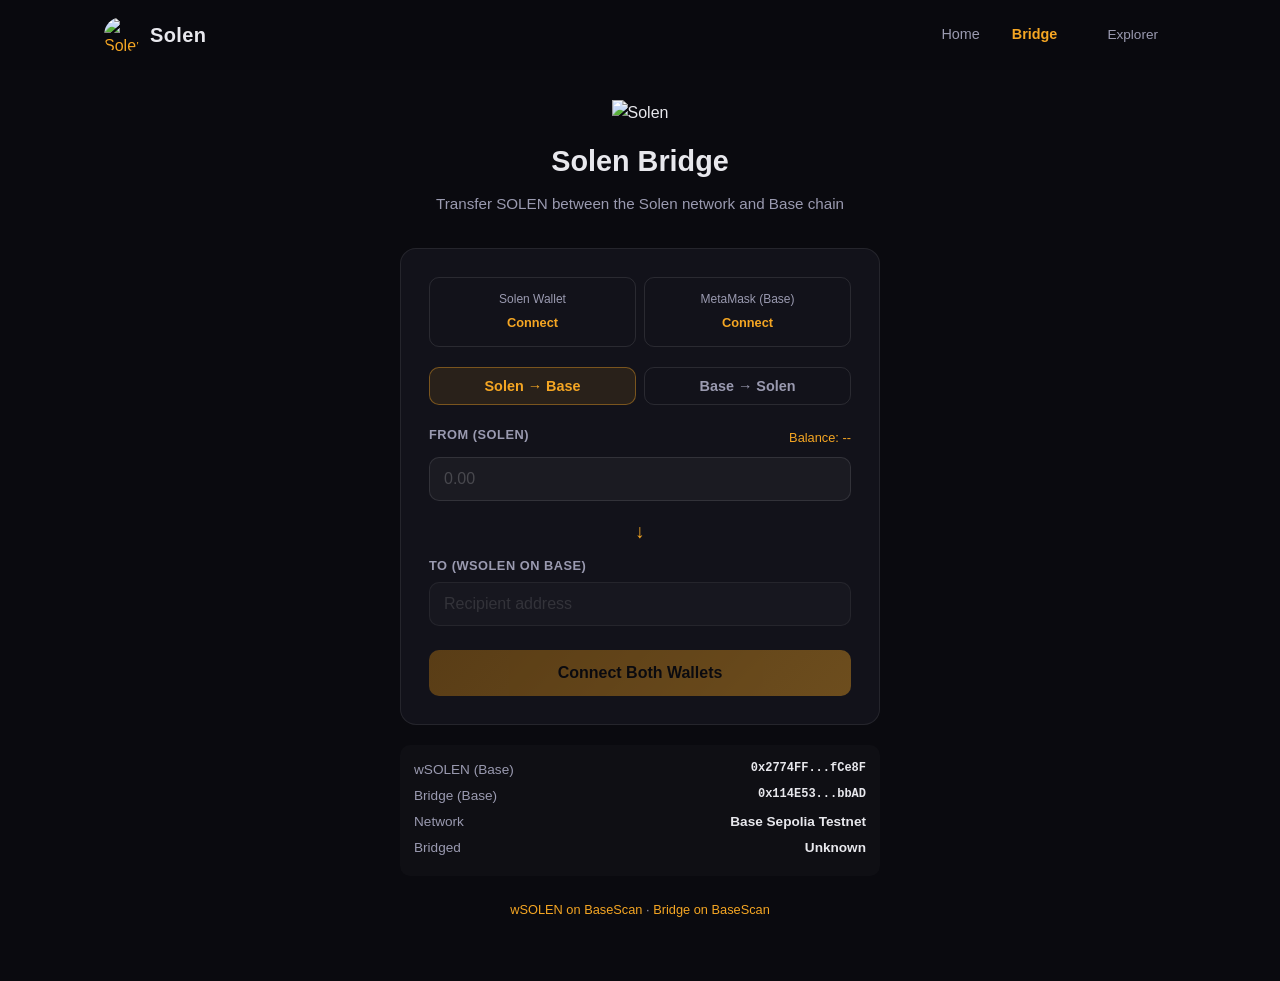
==== bridge.html @ 92985fdb "Solen<>Base Bridge - testnet" ====
<!DOCTYPE html>
<html lang="en">
<head>
  <meta charset="UTF-8">
  <meta name="viewport" content="width=device-width, initial-scale=1.0">
  <title>Solen Bridge — Transfer SOLEN between Solen and Base</title>
  <link rel="icon" type="image/png" sizes="32x32" href="favicon-32.png">
  <link rel="stylesheet" href="style.css">
  <style>
    .bridge-page { min-height: 100vh; padding: 100px 20px 60px; }
    .bridge-container { max-width: 480px; margin: 0 auto; }
    .bridge-header { text-align: center; margin-bottom: 32px; }
    .bridge-header h1 { font-size: 1.8rem; font-weight: 800; color: var(--text); margin-bottom: 8px; }
    .bridge-header p { color: var(--text-dim); font-size: .95rem; }

    .bridge-card {
      background: var(--bg-card);
      border: 1px solid rgba(255,255,255,.08);
      border-radius: 16px;
      padding: 28px;
    }

    /* Wallet connection row */
    .wallets {
      display: flex; gap: 8px; margin-bottom: 20px;
    }
    .wallet-box {
      flex: 1;
      padding: 12px;
      border: 1px solid rgba(255,255,255,.1);
      border-radius: 10px;
      text-align: center;
      cursor: pointer;
      transition: all .2s;
    }
    .wallet-box:hover { border-color: rgba(255,255,255,.2); }
    .wallet-box.connected { border-color: rgba(22,163,74,.4); background: rgba(22,163,74,.06); }
    .wallet-box .label { font-size: .75rem; color: var(--text-dim); margin-bottom: 4px; }
    .wallet-box .addr { font-size: .7rem; font-family: monospace; color: var(--text); }
    .wallet-box .not-connected { font-size: .8rem; color: var(--gold); font-weight: 600; }

    /* Direction */
    .bridge-direction { display: flex; gap: 8px; margin-bottom: 20px; }
    .bridge-dir-btn {
      flex: 1; padding: 10px; border: 1px solid rgba(255,255,255,.1);
      border-radius: 10px; background: transparent; color: var(--text-dim);
      font-size: .9rem; font-weight: 600; cursor: pointer; transition: all .2s;
    }
    .bridge-dir-btn.active { background: rgba(245,166,35,.1); border-color: rgba(245,166,35,.4); color: var(--gold); }
    .bridge-dir-btn:hover:not(.active) { border-color: rgba(255,255,255,.2); color: var(--text); }

    /* Fields */
    .bridge-field { margin-bottom: 16px; }
    .bridge-field label {
      display: block; font-size: .8rem; color: var(--text-dim); margin-bottom: 6px;
      font-weight: 600; text-transform: uppercase; letter-spacing: .04em;
    }
    .bridge-field .balance-row { display: flex; justify-content: space-between; align-items: center; margin-bottom: 6px; }
    .bridge-field .balance { font-size: .8rem; color: var(--gold); cursor: pointer; }
    .bridge-field input {
      width: 100%; padding: 12px 14px; background: rgba(255,255,255,.04);
      border: 1px solid rgba(255,255,255,.1); border-radius: 10px;
      color: var(--text); font-size: 1rem; outline: none; transition: border-color .2s;
    }
    .bridge-field input:focus { border-color: rgba(245,166,35,.4); }
    .bridge-field input::placeholder { color: rgba(255,255,255,.2); }
    .bridge-field input:read-only { opacity: .6; }

    .arrow-row { text-align: center; margin: 8px 0; font-size: 1.2rem; color: var(--gold); }

    /* Buttons */
    .bridge-submit {
      width: 100%; padding: 14px; border: none; border-radius: 10px;
      background: linear-gradient(135deg, var(--gold-dark), var(--gold));
      color: #000; font-size: 1rem; font-weight: 700; cursor: pointer;
      transition: opacity .2s; margin-top: 8px;
    }
    .bridge-submit:hover { opacity: .9; }
    .bridge-submit:disabled { opacity: .4; cursor: not-allowed; }

    /* Status */
    .bridge-status {
      margin-top: 16px; padding: 12px 14px; border-radius: 10px;
      font-size: .9rem; text-align: center; display: none;
    }
    .bridge-status.success { display: block; background: rgba(22,163,74,.1); color: #22c55e; border: 1px solid rgba(22,163,74,.2); }
    .bridge-status.error { display: block; background: rgba(220,38,38,.1); color: #ef4444; border: 1px solid rgba(220,38,38,.2); }
    .bridge-status.pending { display: block; background: rgba(245,166,35,.1); color: var(--gold); border: 1px solid rgba(245,166,35,.2); }

    .bridge-info {
      margin-top: 20px; padding: 14px; background: rgba(255,255,255,.02);
      border-radius: 10px; font-size: .85rem; color: var(--text-dim); line-height: 1.6;
    }
    .bridge-info .row { display: flex; justify-content: space-between; margin-bottom: 4px; }
    .bridge-info .row .val { color: var(--text); font-weight: 600; }

    .bridge-footer { text-align: center; margin-top: 24px; font-size: .8rem; color: var(--text-dim); }
    .bridge-footer a { color: var(--gold); }
  </style>
</head>
<body>

  <nav class="nav" style="background: rgba(10,10,15,.95); backdrop-filter: blur(16px);">
    <div class="nav-inner">
      <a href="/" class="nav-logo">
        <img src="solenlogo.png" alt="Solen" class="nav-logo-img">
        <span class="nav-logo-text">Solen</span>
      </a>
      <div class="nav-links" id="navLinks">
        <a href="/">Home</a>
        <a href="/bridge" style="color: var(--gold); font-weight: 700;">Bridge</a>
        <a href="https://solenscan.io" class="btn btn-sm" target="_blank" rel="noopener">Explorer</a>
      </div>
    </div>
  </nav>

  <div class="bridge-page">
    <div class="bridge-container">
      <div class="bridge-header">
        <img src="solenlogo.png" alt="Solen" width="48" height="48" style="margin-bottom: 12px;">
        <h1>Solen Bridge</h1>
        <p>Transfer SOLEN between the Solen network and Base chain</p>
      </div>

      <div class="bridge-card">
        <!-- Wallet connections -->
        <div class="wallets">
          <div class="wallet-box" id="solenWalletBox" onclick="connectSolenWallet()">
            <div class="label">Solen Wallet</div>
            <div class="not-connected" id="solenWalletStatus">Connect</div>
          </div>
          <div class="wallet-box" id="baseWalletBox" onclick="connectBaseWallet()">
            <div class="label">MetaMask (Base)</div>
            <div class="not-connected" id="baseWalletStatus">Connect</div>
          </div>
        </div>

        <!-- Direction -->
        <div class="bridge-direction">
          <button class="bridge-dir-btn active" id="dirSolenToBase" onclick="setDirection('solen-to-base')">
            Solen &rarr; Base
          </button>
          <button class="bridge-dir-btn" id="dirBaseToSolen" onclick="setDirection('base-to-solen')">
            Base &rarr; Solen
          </button>
        </div>

        <!-- From -->
        <div class="bridge-field">
          <div class="balance-row">
            <label id="fromLabel">From (SOLEN)</label>
            <span class="balance" id="fromBalance" onclick="setMax()">Balance: --</span>
          </div>
          <input type="number" id="amountInput" placeholder="0.00" step="any" min="0">
        </div>

        <div class="arrow-row">&darr;</div>

        <!-- To -->
        <div class="bridge-field">
          <label id="toLabel">To (wSOLEN on Base)</label>
          <input type="text" id="toAddress" placeholder="Recipient address" readonly>
        </div>

        <button class="bridge-submit" id="bridgeBtn" onclick="executeBridge()" disabled>
          Connect Both Wallets
        </button>

        <div class="bridge-status" id="statusMsg"></div>
      </div>

      <div class="bridge-info">
        <div class="row"><span>wSOLEN (Base)</span><span class="val" style="font-size:.75rem;font-family:monospace;">0x2774FF...fCe8F</span></div>
        <div class="row"><span>Bridge (Base)</span><span class="val" style="font-size:.75rem;font-family:monospace;">0x114E53...bbAD</span></div>
        <div class="row"><span>Network</span><span class="val">Base Sepolia Testnet</span></div>
        <div class="row"><span>Bridged</span><span class="val" id="bridgedTotal">--</span></div>
      </div>

      <div class="bridge-footer">
        <p>
          <a href="https://sepolia.basescan.org/address/0x2774FF63879Ae11CC6763538Ec1133d2907fCe8F" target="_blank">wSOLEN on BaseScan</a>
          &middot;
          <a href="https://sepolia.basescan.org/address/0x114E53baa3A49A3D1F28DCaBdF27EF13EF19bbAD" target="_blank">Bridge on BaseScan</a>
        </p>
      </div>
    </div>
  </div>

  <script src="https://cdnjs.cloudflare.com/ajax/libs/ethers/6.13.4/ethers.umd.min.js"></script>
  <script>
    // Contract addresses
    const WSOLEN_ADDRESS = "0x2774FF63879Ae11CC6763538Ec1133d2907fCe8F";
    const BRIDGE_ADDRESS = "0x114E53baa3A49A3D1F28DCaBdF27EF13EF19bbAD";
    const BASE_SEPOLIA_CHAIN_ID = "0x14a34";
    const SOLEN_RPC = "https://testnet-rpc.solenchain.io";
    const BRIDGE_SYSTEM_ADDR = "ffffffffffffffffffffffffffffffffffffffffffffffffffffffffffffffff03";

    const WSOLEN_ABI = [
      "function balanceOf(address) view returns (uint256)",
      "function approve(address,uint256) returns (bool)",
      "function allowance(address,address) view returns (uint256)",
    ];
    const BRIDGE_ABI = [
      "function bridgeToSolen(bytes32,uint256) external",
      "function bridgeStats() view returns (uint256,uint256,uint256,bool,uint256)",
    ];

    // State
    let direction = "solen-to-base";
    let solenAddress = null;   // Solen account ID (Base58)
    let solenAddressHex = null;
    let baseAddress = null;    // Base/MetaMask address
    let baseSigner = null;
    let baseProvider = null;
    let solenBalance = null;
    let wsolenBalance = null;

    // Direction
    function setDirection(dir) {
      direction = dir;
      document.getElementById("dirSolenToBase").classList.toggle("active", dir === "solen-to-base");
      document.getElementById("dirBaseToSolen").classList.toggle("active", dir === "base-to-solen");
      clearStatus();
      updateUI();
    }

    function updateUI() {
      if (direction === "solen-to-base") {
        document.getElementById("fromLabel").textContent = "From (SOLEN)";
        document.getElementById("toLabel").textContent = "To (wSOLEN on Base)";
        document.getElementById("toAddress").value = baseAddress || "";
        document.getElementById("fromBalance").textContent = solenBalance !== null ? `Balance: ${solenBalance} SOLEN` : "Balance: --";
      } else {
        document.getElementById("fromLabel").textContent = "From (wSOLEN on Base)";
        document.getElementById("toLabel").textContent = "To (SOLEN on Solen)";
        document.getElementById("toAddress").value = solenAddress || "";
        document.getElementById("fromBalance").textContent = wsolenBalance !== null ? `Balance: ${wsolenBalance} wSOLEN` : "Balance: --";
      }
      updateButton();
    }

    function updateButton() {
      const btn = document.getElementById("bridgeBtn");
      if (!solenAddress && !baseAddress) {
        btn.textContent = "Connect Both Wallets";
        btn.disabled = true;
      } else if (direction === "solen-to-base" && !solenAddress) {
        btn.textContent = "Connect Solen Wallet";
        btn.disabled = true;
      } else if (direction === "base-to-solen" && !baseAddress) {
        btn.textContent = "Connect MetaMask";
        btn.disabled = true;
      } else if (direction === "solen-to-base" && !baseAddress) {
        btn.textContent = "Connect MetaMask for Recipient";
        btn.disabled = true;
      } else if (direction === "base-to-solen" && !solenAddress) {
        btn.textContent = "Connect Solen Wallet for Recipient";
        btn.disabled = true;
      } else {
        btn.textContent = direction === "solen-to-base" ? "Bridge to Base" : "Bridge to Solen";
        btn.disabled = false;
      }
    }

    function setMax() {
      const bal = direction === "solen-to-base" ? solenBalance : wsolenBalance;
      if (bal) document.getElementById("amountInput").value = bal;
    }

    // Solen Wallet
    async function connectSolenWallet() {
      if (!window.solen) {
        showStatus("Solen Wallet not detected. Install from Chrome Web Store.", "error");
        return;
      }
      try {
        const accounts = await window.solen.connect();
        if (accounts.length > 0) {
          solenAddress = accounts[0];
          solenAddressHex = base58ToHex(solenAddress);
          document.getElementById("solenWalletBox").classList.add("connected");
          document.getElementById("solenWalletStatus").innerHTML =
            `<span class="addr">${solenAddress.slice(0,6)}...${solenAddress.slice(-4)}</span>`;
          await fetchSolenBalance();
          updateUI();
        }
      } catch (err) {
        showStatus("Solen Wallet: " + err.message, "error");
      }
    }

    async function fetchSolenBalance() {
      if (!solenAddress) return;
      try {
        const resp = await fetch(SOLEN_RPC, {
          method: "POST",
          headers: { "Content-Type": "application/json" },
          body: JSON.stringify({ jsonrpc: "2.0", id: 1, method: "solen_getBalance", params: [solenAddress] }),
        });
        const json = await resp.json();
        const raw = BigInt(json.result || "0");
        solenBalance = (Number(raw) / 1e8).toFixed(2);
        updateUI();
      } catch {}
    }

    // MetaMask / Base Wallet
    async function connectBaseWallet() {
      if (!window.ethereum) {
        showStatus("MetaMask not detected. Please install MetaMask.", "error");
        return;
      }
      try {
        try {
          await window.ethereum.request({ method: "wallet_switchEthereumChain", params: [{ chainId: BASE_SEPOLIA_CHAIN_ID }] });
        } catch (switchErr) {
          if (switchErr.code === 4902) {
            await window.ethereum.request({
              method: "wallet_addEthereumChain",
              params: [{ chainId: BASE_SEPOLIA_CHAIN_ID, chainName: "Base Sepolia", nativeCurrency: { name: "ETH", symbol: "ETH", decimals: 18 }, rpcUrls: ["https://sepolia.base.org"], blockExplorerUrls: ["https://sepolia.basescan.org"] }],
            });
          }
        }
        baseProvider = new ethers.BrowserProvider(window.ethereum);
        baseSigner = await baseProvider.getSigner();
        baseAddress = await baseSigner.getAddress();

        document.getElementById("baseWalletBox").classList.add("connected");
        document.getElementById("baseWalletStatus").innerHTML =
          `<span class="addr">${baseAddress.slice(0,6)}...${baseAddress.slice(-4)}</span>`;

        await fetchWsolenBalance();
        updateUI();
      } catch (err) {
        showStatus("MetaMask: " + err.message, "error");
      }
    }

    async function fetchWsolenBalance() {
      if (!baseProvider || !baseAddress) return;
      try {
        const wSOLEN = new ethers.Contract(WSOLEN_ADDRESS, WSOLEN_ABI, baseProvider);
        const bal = await wSOLEN.balanceOf(baseAddress);
        wsolenBalance = ethers.formatUnits(bal, 8);
        updateUI();
      } catch {}
    }

    // Execute bridge
    async function executeBridge() {
      clearStatus();
      const amountStr = document.getElementById("amountInput").value;
      if (!amountStr || parseFloat(amountStr) <= 0) {
        showStatus("Enter an amount", "error");
        return;
      }

      if (direction === "solen-to-base") {
        await bridgeSolenToBase(amountStr);
      } else {
        await bridgeBaseToSolen(amountStr);
      }
    }

    // Solen -> Base: use Solen Wallet to sign bridge_to_base call
    async function bridgeSolenToBase(amountStr) {
      if (!window.solen || !solenAddress || !baseAddress) {
        showStatus("Connect both wallets first", "error");
        return;
      }

      const btn = document.getElementById("bridgeBtn");
      btn.disabled = true;
      btn.textContent = "Signing...";

      try {
        // Build args: base_recipient[20] + amount[16]
        const baseAddrClean = baseAddress.replace("0x", "").toLowerCase();
        const amountBase = BigInt(Math.round(parseFloat(amountStr) * 1e8));
        const amountHex = amountBase.toString(16).padStart(32, "0");
        // Convert to little-endian
        let amountLE = "";
        for (let i = amountHex.length - 2; i >= 0; i -= 2) {
          amountLE += amountHex.substring(i, i + 2);
        }
        const argsHex = baseAddrClean + amountLE;

        // Build operation for Solen Wallet
        const operation = {
          actions: [{
            Call: {
              target: BRIDGE_SYSTEM_ADDR,
              method: "bridge_to_base",
              args: argsHex,
            }
          }],
          max_fee: 100000,
        };

        showStatus("Please approve in Solen Wallet...", "pending");
        const result = await window.solen.signAndSubmit(operation);

        showStatus(
          `Bridged ${amountStr} SOLEN to Base! The relayer will mint wSOLEN to ${baseAddress.slice(0,8)}...`,
          "success"
        );
        await fetchSolenBalance();
      } catch (err) {
        showStatus("Bridge failed: " + err.message, "error");
      }

      btn.disabled = false;
      btn.textContent = "Bridge to Base";
    }

    // Base -> Solen: use MetaMask to burn wSOLEN
    async function bridgeBaseToSolen(amountStr) {
      if (!baseSigner || !solenAddressHex) {
        showStatus("Connect both wallets first", "error");
        return;
      }

      const btn = document.getElementById("bridgeBtn");
      btn.disabled = true;

      try {
        const amount = ethers.parseUnits(amountStr, 8);
        const solenRecipient = "0x" + solenAddressHex;

        // Approve
        btn.textContent = "Approving...";
        const wSOLEN = new ethers.Contract(WSOLEN_ADDRESS, WSOLEN_ABI, baseSigner);
        const allowance = await wSOLEN.allowance(baseAddress, BRIDGE_ADDRESS);
        if (allowance < amount) {
          showStatus("Approving wSOLEN...", "pending");
          const approveTx = await wSOLEN.approve(BRIDGE_ADDRESS, amount);
          await approveTx.wait();
        }

        // Bridge
        btn.textContent = "Bridging...";
        showStatus("Confirm in MetaMask...", "pending");
        const bridge = new ethers.Contract(BRIDGE_ADDRESS, BRIDGE_ABI, baseSigner);
        const tx = await bridge.bridgeToSolen(solenRecipient, amount);
        showStatus("Waiting for confirmation...", "pending");
        await tx.wait();

        showStatus(
          `Burned ${amountStr} wSOLEN! The relayer will release SOLEN to ${solenAddress.slice(0,8)}...`,
          "success"
        );
        await fetchWsolenBalance();
      } catch (err) {
        showStatus("Bridge failed: " + (err.reason || err.message), "error");
      }

      btn.disabled = false;
      btn.textContent = "Bridge to Solen";
    }

    function showStatus(msg, type) {
      const el = document.getElementById("statusMsg");
      el.textContent = msg;
      el.className = "bridge-status " + type;
    }
    function clearStatus() {
      document.getElementById("statusMsg").className = "bridge-status";
    }

    function base58ToHex(b58) {
      const ALPHABET = "123456789ABCDEFGHJKLMNPQRSTUVWXYZabcdefghijkmnopqrstuvwxyz";
      let result = new Uint8Array(32);
      let digits = [];
      for (const c of b58) {
        const idx = ALPHABET.indexOf(c);
        if (idx < 0) throw new Error("Invalid base58: " + c);
        let carry = idx;
        for (let i = digits.length - 1; i >= 0; i--) {
          carry += digits[i] * 58;
          digits[i] = carry & 0xFF;
          carry >>= 8;
        }
        while (carry > 0) { digits.unshift(carry & 0xFF); carry >>= 8; }
      }
      const offset = 32 - digits.length;
      for (let i = 0; i < digits.length && i < 32; i++) result[offset + i] = digits[i];
      return Array.from(result).map(b => b.toString(16).padStart(2, "0")).join("");
    }

    // Check bridge stats on load
    async function checkBridgeStats() {
      try {
        const p = new ethers.JsonRpcProvider("https://sepolia.base.org");
        const bridge = new ethers.Contract(BRIDGE_ADDRESS, BRIDGE_ABI, p);
        const stats = await bridge.bridgeStats();
        document.getElementById("bridgedTotal").textContent = ethers.formatUnits(stats[0], 8) + " wSOLEN";
      } catch {
        document.getElementById("bridgedTotal").textContent = "Unknown";
      }
    }
    checkBridgeStats();

    // Auto-connect wallets if already approved
    if (window.ethereum) {
      window.ethereum.request({ method: "eth_accounts" }).then(accounts => {
        if (accounts.length > 0) connectBaseWallet();
      });
    }
    window.addEventListener("solen#initialized", () => {
      if (window.solen) connectSolenWallet();
    });
    if (window.solen) connectSolenWallet();
  </script>
</body>
</html>
---- style.css ----
/* ===== RESET & BASE ===== */
*, *::before, *::after { margin: 0; padding: 0; box-sizing: border-box; }

:root {
  --gold: #f5a623;
  --gold-light: #ffd080;
  --gold-dark: #c47d10;
  --bg: #0a0a0f;
  --bg-card: #12121a;
  --bg-section: #0e0e16;
  --text: #e8e8ed;
  --text-dim: #9a9ab0;
  --radius: 12px;
  --max-w: 1120px;
}

html { scroll-behavior: smooth; }

body {
  font-family: -apple-system, BlinkMacSystemFont, 'Segoe UI', Roboto, Helvetica, Arial, sans-serif;
  background: var(--bg);
  color: var(--text);
  line-height: 1.6;
  -webkit-font-smoothing: antialiased;
}

a { color: var(--gold); text-decoration: none; transition: color .2s; }
a:hover { color: var(--gold-light); }

.container { max-width: var(--max-w); margin: 0 auto; padding: 0 24px; }

/* ===== NAV ===== */
.nav {
  position: fixed; top: 0; left: 0; right: 0; z-index: 100;
  padding: 16px 0;
  transition: background .3s, backdrop-filter .3s;
}
.nav.scrolled {
  background: rgba(10, 10, 15, .85);
  backdrop-filter: blur(16px);
  border-bottom: 1px solid rgba(245, 166, 35, .1);
}
.nav-inner {
  max-width: var(--max-w); margin: 0 auto; padding: 0 24px;
  display: flex; align-items: center; justify-content: space-between;
}
.nav-logo { display: flex; align-items: center; gap: 10px; }
.nav-logo-img { width: 36px; height: 36px; border-radius: 50%; }
.nav-logo-text {
  font-size: 1.25rem; font-weight: 700; color: var(--text);
  letter-spacing: .02em;
}
.nav-links { display: flex; align-items: center; gap: 32px; }
.nav-links a { color: var(--text-dim); font-size: .9rem; font-weight: 500; transition: color .2s; }
.nav-links a:hover { color: var(--text); }
.nav-toggle { display: none; background: none; border: none; cursor: pointer; padding: 4px; }
.nav-toggle span {
  display: block; width: 24px; height: 2px; background: var(--text);
  margin: 5px 0; transition: transform .3s, opacity .3s;
}
.nav-toggle.open span:nth-child(1) { transform: translateY(7px) rotate(45deg); }
.nav-toggle.open span:nth-child(2) { opacity: 0; }
.nav-toggle.open span:nth-child(3) { transform: translateY(-7px) rotate(-45deg); }

/* ===== BUTTONS ===== */
.btn {
  display: inline-block; padding: 12px 28px; border-radius: 8px;
  font-weight: 600; font-size: .95rem; transition: all .25s; cursor: pointer;
  border: none; text-align: center;
}
.btn-sm { padding: 8px 20px; font-size: .85rem; }
.btn-primary {
  background: linear-gradient(135deg, var(--gold), var(--gold-dark));
  color: #0a0a0f;
}
.btn-primary:hover { color: #0a0a0f; transform: translateY(-1px); box-shadow: 0 8px 30px rgba(245, 166, 35, .3); }
.btn-outline {
  background: transparent; border: 1.5px solid rgba(245, 166, 35, .4);
  color: var(--gold);
}
.btn-outline:hover { border-color: var(--gold); color: var(--gold-light); transform: translateY(-1px); }

/* ===== HERO ===== */
.hero {
  position: relative; min-height: 100vh;
  display: flex; align-items: center; justify-content: center;
  text-align: center; overflow: hidden;
  padding: 120px 24px 80px;
}
.hero-glow {
  position: absolute; top: 50%; left: 50%;
  width: 700px; height: 700px;
  transform: translate(-50%, -55%);
  background: radial-gradient(circle, rgba(245, 166, 35, .12) 0%, rgba(245, 166, 35, .03) 40%, transparent 70%);
  pointer-events: none;
}
.hero-content { position: relative; z-index: 1; }
.hero-logo {
  width: 160px; height: 160px; border-radius: 50%;
  margin-bottom: 40px;
  animation: float 6s ease-in-out infinite;
  filter: drop-shadow(0 0 40px rgba(245, 166, 35, .3));
}
@keyframes float {
  0%, 100% { transform: translateY(0); }
  50% { transform: translateY(-12px); }
}
.hero h1 {
  font-size: clamp(2.2rem, 5vw, 3.8rem);
  font-weight: 800; line-height: 1.15;
  margin-bottom: 20px;
  background: linear-gradient(135deg, #fff 30%, var(--gold-light));
  -webkit-background-clip: text; -webkit-text-fill-color: transparent;
  background-clip: text;
}
.hero-sub {
  font-size: clamp(1rem, 2vw, 1.2rem);
  color: var(--text-dim); max-width: 600px; margin: 0 auto 36px;
  line-height: 1.7;
}
.hero-actions { display: flex; gap: 16px; justify-content: center; flex-wrap: wrap; }

/* ===== COUNTDOWN ===== */
.countdown-section {
  padding: 48px 0;
  text-align: center;
  background: linear-gradient(180deg, var(--bg) 0%, var(--bg-section) 100%);
}
.countdown-label {
  font-size: 0.85rem;
  text-transform: uppercase;
  letter-spacing: 3px;
  color: var(--gold);
  margin-bottom: 20px;
  font-weight: 600;
}
.countdown {
  display: flex;
  justify-content: center;
  gap: 20px;
  margin-bottom: 16px;
}
.countdown-unit {
  display: flex;
  flex-direction: column;
  align-items: center;
  min-width: 80px;
}
.countdown-value {
  font-size: clamp(2.4rem, 5vw, 3.6rem);
  font-weight: 800;
  line-height: 1;
  background: linear-gradient(135deg, var(--gold-light), var(--gold));
  -webkit-background-clip: text;
  -webkit-text-fill-color: transparent;
  background-clip: text;
}
.countdown-desc {
  font-size: 0.75rem;
  text-transform: uppercase;
  letter-spacing: 2px;
  color: var(--text-dim);
  margin-top: 6px;
}
.countdown-date {
  font-size: 0.9rem;
  color: var(--text-dim);
}

/* ===== TESTNET BANNER ===== */
.testnet-banner {
  padding: 0;
  background: linear-gradient(135deg, rgba(16,185,129,0.08) 0%, rgba(16,185,129,0.02) 100%);
  border-top: 1px solid rgba(16,185,129,0.15);
  border-bottom: 1px solid rgba(16,185,129,0.15);
}
.testnet-inner {
  display: flex;
  flex-direction: column;
  align-items: center;
  gap: 16px;
  padding: 36px 0;
  text-align: center;
}
.testnet-pulse {
  width: 12px; height: 12px;
  background: #10b981;
  border-radius: 50%;
  box-shadow: 0 0 0 0 rgba(16,185,129,0.5);
  animation: testnet-ping 2s infinite;
  flex-shrink: 0;
}
@keyframes testnet-ping {
  0% { box-shadow: 0 0 0 0 rgba(16,185,129,0.5); }
  70% { box-shadow: 0 0 0 10px rgba(16,185,129,0); }
  100% { box-shadow: 0 0 0 0 rgba(16,185,129,0); }
}
.testnet-text { flex: 1; min-width: 200px; }
.testnet-text h3 {
  font-size: 1.1rem;
  font-weight: 700;
  color: #10b981;
  margin: 0 0 4px;
}
.testnet-text p {
  font-size: 0.92rem;
  color: var(--text-dim);
  margin: 0;
}
.testnet-actions {
  display: flex;
  gap: 10px;
  flex-shrink: 0;
}
.hack-banner {
  display: flex;
  align-items: center;
  justify-content: center;
  gap: 12px;
  padding: 12px 20px;
  padding-top: 80px; /* clear the fixed nav */
  background: linear-gradient(135deg, rgba(245,166,35,0.12) 0%, rgba(245,166,35,0.04) 100%);
  border-bottom: 1px solid rgba(245,166,35,0.2);
  text-decoration: none;
  transition: background .3s;
}
.hack-banner:hover {
  background: linear-gradient(135deg, rgba(245,166,35,0.18) 0%, rgba(245,166,35,0.08) 100%);
}
.hack-banner-pulse {
  width: 10px; height: 10px;
  background: var(--gold);
  border-radius: 50%;
  box-shadow: 0 0 0 0 rgba(245,166,35,0.5);
  animation: hack-ping 2s infinite;
  flex-shrink: 0;
}
@keyframes hack-ping {
  0% { box-shadow: 0 0 0 0 rgba(245,166,35,0.5); }
  70% { box-shadow: 0 0 0 8px rgba(245,166,35,0); }
  100% { box-shadow: 0 0 0 0 rgba(245,166,35,0); }
}
.hack-banner-text {
  color: var(--gold-light);
  font-size: .9rem;
  font-weight: 600;
}
.hack-banner-cta {
  color: var(--gold);
  font-size: .85rem;
  font-weight: 700;
}
@media (max-width: 600px) {
  .hack-banner { flex-wrap: wrap; text-align: center; }
}

.btn-sm {
  padding: 8px 18px !important;
  font-size: 0.85rem !important;
}

/* ===== SECTIONS ===== */
.section { padding: 100px 0; }
.section-dark { background: var(--bg-section); }
.section-title {
  font-size: clamp(1.8rem, 3.5vw, 2.6rem);
  font-weight: 800; text-align: center; margin-bottom: 12px;
}
.section-sub {
  text-align: center; color: var(--text-dim);
  max-width: 820px; margin: 0 auto 20px;
  font-size: 1.05rem;
}
.section-sub:last-of-type {
  margin-bottom: 56px;
}

/* ===== GRID ===== */
.grid { display: grid; gap: 24px; }
.grid-3 { grid-template-columns: repeat(3, 1fr); }
.grid-2 { grid-template-columns: repeat(2, 1fr); }

/* ===== CARDS ===== */
.card {
  background: var(--bg-card);
  border: 1px solid rgba(255,255,255,.06);
  border-radius: var(--radius); padding: 32px 28px;
  transition: border-color .3s, transform .3s;
}
.card:hover { border-color: rgba(245, 166, 35, .25); transform: translateY(-4px); }
.card-icon { width: 44px; height: 44px; margin-bottom: 20px; color: var(--gold); }
.card-icon svg { width: 100%; height: 100%; }
.card h3 { font-size: 1.15rem; font-weight: 700; margin-bottom: 10px; }
.card p { color: var(--text-dim); font-size: .93rem; line-height: 1.65; }

/* ===== PERFORMANCE ===== */
.perf-hero-number {
  text-align: center; margin-bottom: 48px;
}
.perf-big {
  display: block;
  font-size: clamp(3rem, 8vw, 5.5rem);
  font-weight: 900;
  background: linear-gradient(135deg, var(--gold-light), var(--gold), var(--gold-dark));
  -webkit-background-clip: text; -webkit-text-fill-color: transparent;
  background-clip: text;
  line-height: 1.1;
}
.perf-unit {
  display: block; margin-top: 8px;
  font-size: 1.1rem; color: var(--text-dim); font-weight: 500;
  text-transform: uppercase; letter-spacing: .08em;
}
.perf-grid {
  display: grid; grid-template-columns: repeat(3, 1fr);
  gap: 20px; max-width: 900px; margin: 0 auto;
}
.perf-card {
  background: var(--bg-card); border: 1px solid rgba(255,255,255,.06);
  border-radius: var(--radius); padding: 24px;
  transition: border-color .3s, transform .3s;
}
.perf-card:hover { transform: translateY(-3px); border-color: rgba(245,166,35,.2); }
.perf-card-highlight { border-color: rgba(245, 166, 35, .3); }
.perf-value {
  font-size: 1.8rem; font-weight: 800; color: var(--gold-light);
  margin-bottom: 4px; font-variant-numeric: tabular-nums;
}
.perf-card-highlight .perf-value { color: var(--gold); }
.perf-label {
  font-size: .85rem; color: var(--text-dim); margin-bottom: 14px;
}
.perf-bar {
  height: 4px; background: rgba(255,255,255,.06); border-radius: 2px;
  overflow: hidden;
}
.perf-bar-fill {
  height: 100%; border-radius: 2px;
  background: linear-gradient(90deg, var(--gold-dark), var(--gold));
}
.perf-detail {
  font-size: .78rem; color: var(--text-dim); margin-top: 8px; line-height: 1.4;
  opacity: .7;
}
.comparison {
  margin-top: 64px; max-width: 900px; margin-left: auto; margin-right: auto;
}
.comparison-title {
  text-align: center; font-size: 1.5rem; font-weight: 700;
  margin-bottom: 24px; color: var(--text);
}
.comparison-table-wrap {
  overflow-x: auto; border-radius: var(--radius);
  border: 1px solid rgba(255,255,255,.06);
}
.comparison-table {
  width: 100%; border-collapse: collapse; font-size: .9rem;
}
.comparison-table th {
  text-align: left; padding: 14px 18px;
  background: rgba(255,255,255,.03); color: var(--text-dim);
  font-weight: 600; font-size: .8rem; text-transform: uppercase;
  letter-spacing: .06em; border-bottom: 1px solid rgba(255,255,255,.06);
}
.comparison-table td {
  padding: 14px 18px; border-bottom: 1px solid rgba(255,255,255,.04);
  color: var(--text-dim);
}
.comparison-table tr:last-child td { border-bottom: none; }
.comparison-table tbody tr:hover { background: rgba(255,255,255,.02); }
.comparison-highlight {
  background: rgba(245,166,35,.06);
}
.comparison-highlight td {
  color: var(--text);
}
.comparison-highlight td:nth-child(2),
.comparison-highlight td:nth-child(3) {
  color: var(--gold);
}
.comparison-note {
  text-align: center; font-size: .75rem; color: var(--text-dim);
  margin-top: 16px; opacity: .6; max-width: 700px;
  margin-left: auto; margin-right: auto; line-height: 1.5;
}

/* ===== ARCHITECTURE ===== */
.arch-grid { max-width: 700px; margin: 0 auto; text-align: center; }
.arch-layer {
  background: var(--bg-card); border: 1px solid rgba(255,255,255,.06);
  border-radius: var(--radius); padding: 28px 32px;
}
.arch-layer-highlight {
  border-color: var(--gold);
  background: linear-gradient(135deg, rgba(245, 166, 35, .08), rgba(245, 166, 35, .02));
}
.arch-label { font-weight: 700; font-size: 1.05rem; margin-bottom: 14px; }
.arch-items { display: flex; gap: 12px; justify-content: center; flex-wrap: wrap; }
.arch-items span {
  background: rgba(255,255,255,.06); padding: 6px 16px;
  border-radius: 6px; font-size: .85rem; color: var(--text-dim);
}
.arch-layer-highlight .arch-items span {
  background: rgba(245, 166, 35, .12); color: var(--gold-light);
}
.arch-arrow { font-size: 1.5rem; color: var(--text-dim); padding: 12px 0; }

/* ===== WHITEPAPER ===== */
.whitepaper-section { text-align: center; }
.whitepaper-card {
  max-width: 720px; margin: 0 auto;
  background: var(--bg-card); border: 1px solid rgba(245, 166, 35, .2);
  border-radius: var(--radius); padding: 40px 36px;
  text-align: left;
  transition: border-color .3s, transform .3s;
}
.whitepaper-card:hover { border-color: rgba(245, 166, 35, .4); transform: translateY(-3px); }
.whitepaper-icon { width: 48px; height: 48px; color: var(--gold); margin-bottom: 20px; }
.whitepaper-icon svg { width: 100%; height: 100%; }
.whitepaper-info h3 { font-size: 1.2rem; font-weight: 700; margin-bottom: 10px; }
.whitepaper-info p { color: var(--text-dim); font-size: .95rem; line-height: 1.65; margin-bottom: 18px; }
.whitepaper-topics {
  list-style: none; display: flex; flex-wrap: wrap; gap: 8px; margin-bottom: 28px;
}
.whitepaper-topics li {
  background: rgba(245, 166, 35, .1); color: var(--gold-light);
  padding: 5px 14px; border-radius: 6px; font-size: .82rem; font-weight: 500;
}
.whitepaper-actions { display: flex; align-items: center; gap: 20px; flex-wrap: wrap; }
.whitepaper-meta { color: var(--text-dim); font-size: .82rem; }

/* ===== TOKENOMICS ===== */
.token-header {
  display: flex; justify-content: center; gap: 40px; flex-wrap: wrap;
  margin-bottom: 56px;
}
.token-stat { text-align: center; }
.token-stat-value {
  display: block; font-size: 2.2rem; font-weight: 900;
  background: linear-gradient(135deg, var(--gold-light), var(--gold));
  -webkit-background-clip: text; -webkit-text-fill-color: transparent;
  background-clip: text; line-height: 1.2;
}
.token-stat-label {
  display: block; font-size: .82rem; color: var(--text-dim);
  text-transform: uppercase; letter-spacing: .06em; margin-top: 4px;
}
.token-distribution {
  max-width: 700px; margin: 0 auto 48px;
  background: var(--bg-card); border: 1px solid rgba(255,255,255,.06);
  border-radius: var(--radius); padding: 32px 28px;
}
.token-section-title {
  font-size: 1.1rem; font-weight: 700; margin-bottom: 24px; text-align: center;
}
.token-bars { display: flex; flex-direction: column; gap: 14px; }
.token-bar-row { display: flex; align-items: center; gap: 12px; }
.token-bar-label {
  width: 200px; flex-shrink: 0; font-size: .85rem; color: var(--text-dim); text-align: right;
}
.token-bar-track {
  flex: 1; height: 8px; background: rgba(255,255,255,.06);
  border-radius: 4px; overflow: hidden;
}
.token-bar-fill {
  height: 100%; border-radius: 4px;
  background: linear-gradient(90deg, var(--gold-dark), var(--gold));
}
.token-bar-pct {
  width: 36px; font-size: .85rem; font-weight: 700; color: var(--gold-light);
}
.token-details { margin-bottom: 40px; }
/* Vesting Table */
.vesting-table { max-width: 800px; margin: 0 auto; border: 1px solid rgba(255,255,255,0.08); border-radius: 12px; overflow: hidden; }
.vesting-header, .vesting-row {
  display: grid; grid-template-columns: 2fr 1.2fr 1fr 1.2fr 0.8fr;
  padding: 10px 16px; font-size: 0.85rem; gap: 8px;
}
.vesting-header {
  background: rgba(255,255,255,0.04); font-weight: 600; color: rgba(255,255,255,0.6);
  text-transform: uppercase; font-size: 0.72rem; letter-spacing: 0.5px;
}
.vesting-row { border-top: 1px solid rgba(255,255,255,0.06); color: rgba(255,255,255,0.8); }
.vesting-row span:last-child { text-align: right; font-family: var(--mono); }
.vesting-row span:nth-child(2) { font-family: var(--mono); }
.vesting-total { background: rgba(245,166,35,0.08); font-weight: 600; color: var(--gold); }

/* DEX Showcase */
.dex-showcase { text-align: center; }
.dex-screenshot {
  width: 100%; max-width: 900px; border-radius: 12px;
  border: 1px solid rgba(255,255,255,0.1);
  box-shadow: 0 8px 32px rgba(0,0,0,0.4);
  margin-bottom: 24px;
}
.dex-features {
  display: grid; grid-template-columns: repeat(4, 1fr); gap: 16px;
  max-width: 900px; margin: 0 auto 24px; text-align: left;
}
.dex-feature {
  padding: 16px; background: rgba(255,255,255,0.03);
  border: 1px solid rgba(255,255,255,0.06); border-radius: 8px;
}
.dex-feature strong { display: block; font-size: 0.85rem; color: var(--gold); margin-bottom: 4px; }
.dex-feature span { font-size: 0.8rem; color: rgba(255,255,255,0.6); line-height: 1.4; }
.dex-actions { display: flex; justify-content: center; gap: 12px; }
@media (max-width: 768px) {
  .dex-features { grid-template-columns: 1fr 1fr; }
  .vesting-header, .vesting-row { font-size: 0.72rem; padding: 8px 10px; grid-template-columns: 1.5fr 1fr 0.8fr 1fr 0.8fr; }
}
@media (max-width: 500px) {
  .dex-features { grid-template-columns: 1fr; }
  .dex-actions { flex-direction: column; align-items: center; }
  .vesting-header, .vesting-row { grid-template-columns: 1fr 1fr 1fr; }
  .vesting-header span:nth-child(3), .vesting-header span:nth-child(4),
  .vesting-row span:nth-child(3), .vesting-row span:nth-child(4) { display: none; }
}

.token-cta { text-align: center; }

/* ===== ECOSYSTEM CARDS ===== */
.eco-card {
  background: var(--bg-card); border: 1px solid rgba(255,255,255,.06);
  border-radius: var(--radius); padding: 32px 28px;
  transition: border-color .3s, transform .3s;
}
.eco-card:hover { border-color: rgba(245, 166, 35, .25); transform: translateY(-3px); }
.eco-card h3 { font-size: 1.1rem; font-weight: 700; margin-bottom: 8px; }
.eco-card p { color: var(--text-dim); font-size: .93rem; margin-bottom: 16px; line-height: 1.6; }
.link { font-size: .9rem; font-weight: 600; }

/* ===== WALLET DOWNLOAD ===== */
.wallet-download {
  margin-top: 64px; text-align: center;
  background: var(--bg-card); border: 1px solid rgba(255,255,255,.06);
  border-radius: var(--radius); padding: 40px 28px;
}
.wallet-sub {
  color: var(--text-dim); font-size: .95rem; margin-bottom: 28px;
}
.wallet-buttons {
  display: flex; gap: 16px; justify-content: center; flex-wrap: wrap;
}
.wallet-btn {
  display: flex; align-items: center; gap: 10px;
  padding: 14px 24px; border-radius: 8px;
  background: rgba(255,255,255,.04); border: 1px solid rgba(255,255,255,.1);
  color: var(--text); font-weight: 600; font-size: .9rem;
  transition: all .25s; cursor: pointer;
}
.wallet-btn:hover {
  background: rgba(245, 166, 35, .1); border-color: rgba(245, 166, 35, .4);
  color: var(--gold-light); transform: translateY(-2px);
}
.wallet-btn svg { width: 20px; height: 20px; flex-shrink: 0; }
.wallet-btn-source { border-style: dashed; }
.wallet-note {
  margin-top: 16px; font-size: .8rem; color: var(--text-dim);
  font-style: italic;
}

/* ===== COMMUNITY ===== */
.community-section { text-align: center; }
.social-links { display: flex; gap: 20px; justify-content: center; flex-wrap: wrap; }
.social-card {
  display: flex; align-items: center; gap: 12px;
  background: var(--bg-card); border: 1px solid rgba(255,255,255,.06);
  border-radius: var(--radius); padding: 18px 28px;
  color: var(--text); font-weight: 600; font-size: .95rem;
  transition: border-color .3s, transform .3s;
}
.social-card:hover { border-color: rgba(245, 166, 35, .3); transform: translateY(-3px); color: var(--text); }
.social-card svg { width: 22px; height: 22px; flex-shrink: 0; }

/* ===== PRESALE ===== */
.nav-presale {
  color: #10b981 !important;
  font-weight: 600;
}
.presale-card {
  max-width: 520px;
  margin: 0 auto;
  background: var(--bg-card);
  border: 1px solid rgba(16,185,129,0.2);
  border-radius: 20px;
  padding: 32px;
  box-shadow: 0 0 60px rgba(16,185,129,0.06);
}
.presale-header { margin-bottom: 28px; }
.presale-price-row {
  display: flex;
  justify-content: space-between;
  align-items: flex-start;
  gap: 16px;
}
.presale-label {
  font-size: 0.75rem;
  text-transform: uppercase;
  letter-spacing: 1.5px;
  color: var(--text-dim);
  margin-bottom: 4px;
}
.presale-price {
  font-size: 2rem;
  font-weight: 800;
  color: #10b981;
}
.presale-price span {
  font-size: 0.9rem;
  font-weight: 400;
  color: var(--text-dim);
}
.presale-network {
  display: flex;
  align-items: center;
  gap: 6px;
  font-size: 0.9rem;
  color: var(--text);
  margin-top: 2px;
}
.presale-progress-section { margin-bottom: 28px; }
.presale-progress-header {
  display: flex;
  justify-content: space-between;
  align-items: center;
  margin-bottom: 8px;
}
.presale-raised {
  font-size: 0.9rem;
  color: var(--text);
  font-weight: 600;
}
.presale-progress-bar {
  width: 100%;
  height: 10px;
  background: rgba(255,255,255,0.08);
  border-radius: 99px;
  overflow: hidden;
}
.presale-progress-fill {
  height: 100%;
  background: linear-gradient(90deg, #10b981, #34d399);
  border-radius: 99px;
  transition: width 0.6s ease;
}
.presale-progress-footer {
  display: flex;
  justify-content: space-between;
  margin-top: 6px;
  font-size: 0.78rem;
  color: var(--text-dim);
}
.presale-form { margin-bottom: 28px; }
.presale-connect-btn {
  width: 100%;
  display: flex;
  align-items: center;
  justify-content: center;
  gap: 10px;
  padding: 14px !important;
  font-size: 1rem !important;
}
.presale-connected {
  display: flex;
  align-items: center;
  gap: 8px;
  padding: 10px 14px;
  background: rgba(16,185,129,0.08);
  border: 1px solid rgba(16,185,129,0.2);
  border-radius: 12px;
  margin-bottom: 20px;
  font-size: 0.85rem;
}
.presale-dot {
  width: 8px; height: 8px;
  background: #10b981;
  border-radius: 50%;
  flex-shrink: 0;
}
.presale-connected #ps-addr {
  font-family: monospace;
  color: var(--text);
  flex: 1;
}
.presale-disconnect {
  background: none;
  border: none;
  color: var(--text-dim);
  cursor: pointer;
  font-size: 0.8rem;
  text-decoration: underline;
}
.presale-disconnect:hover { color: var(--text); }
.presale-input-group { margin-bottom: 4px; }
.presale-input-wrap {
  position: relative;
  display: flex;
  align-items: center;
}
.presale-input {
  width: 100%;
  background: rgba(255,255,255,0.04);
  border: 1px solid rgba(255,255,255,0.1);
  border-radius: 12px;
  padding: 14px 80px 14px 16px;
  font-size: 1.1rem;
  color: var(--text);
  outline: none;
  transition: border-color 0.2s;
  font-family: inherit;
}
.presale-input:focus { border-color: rgba(16,185,129,0.5); }
.presale-input-readonly { color: #10b981; }
.presale-input-tag {
  position: absolute;
  right: 14px;
  font-size: 0.8rem;
  font-weight: 600;
  color: var(--text-dim);
  pointer-events: none;
}
.presale-arrow {
  display: flex;
  justify-content: center;
  padding: 6px 0;
  color: var(--text-dim);
}
.presale-info-row {
  display: flex;
  justify-content: space-between;
  font-size: 0.82rem;
  color: var(--text-dim);
  padding: 4px 0;
}
.presale-buy-btn {
  width: 100%;
  margin-top: 16px;
  padding: 14px !important;
  font-size: 1rem !important;
}
.presale-buy-btn:disabled {
  opacity: 0.5;
  cursor: not-allowed;
}
.presale-status {
  margin-top: 12px;
  text-align: center;
  font-size: 0.85rem;
  min-height: 20px;
}
.presale-status.error { color: #ef4444; }
.presale-status.success { color: #10b981; }
.presale-status.pending { color: #f59e0b; }
.presale-timer {
  display: flex;
  justify-content: space-between;
  align-items: center;
  margin-top: 16px;
  padding: 12px 16px;
  background: rgba(255,255,255,0.03);
  border-radius: 12px;
  border: 1px solid rgba(255,255,255,0.06);
}
.presale-timer .presale-label { margin-bottom: 0; }
.presale-timer-value {
  font-size: 1.05rem;
  font-weight: 700;
  color: #10b981;
  font-variant-numeric: tabular-nums;
}
.presale-use-of-funds {
  margin-top: 24px;
  padding: 20px;
  background: rgba(16,185,129,0.04);
  border: 1px solid rgba(16,185,129,0.12);
  border-radius: 14px;
}
.presale-use-of-funds h4 {
  font-size: 0.85rem;
  text-transform: uppercase;
  letter-spacing: 1.5px;
  color: #10b981;
  margin-bottom: 10px;
}
.presale-use-of-funds p {
  font-size: 0.85rem;
  color: var(--text-dim);
  margin-bottom: 14px;
  line-height: 1.5;
}
.presale-use-of-funds ul {
  list-style: none;
  padding: 0;
}
.presale-use-of-funds li {
  font-size: 0.83rem;
  color: var(--text-dim);
  padding: 6px 0 6px 18px;
  position: relative;
  line-height: 1.5;
}
.presale-use-of-funds li::before {
  content: '';
  position: absolute;
  left: 0;
  top: 12px;
  width: 6px;
  height: 6px;
  border-radius: 50%;
  background: #10b981;
}
.presale-use-of-funds li strong {
  color: var(--text);
}
.presale-link {
  color: #10b981;
  text-decoration: none;
}
.presale-link:hover {
  text-decoration: underline;
  color: #34d399;
}
.presale-contracts {
  margin-top: 24px;
  padding-top: 20px;
  border-top: 1px solid rgba(255,255,255,0.06);
}
.presale-contracts h4 {
  font-size: 0.75rem;
  text-transform: uppercase;
  letter-spacing: 1.5px;
  color: var(--text-dim);
  margin-bottom: 10px;
}
.presale-contracts-note {
  font-size: 0.78rem;
  color: var(--text-dim);
  margin-top: 8px;
}
.presale-notice {
  margin-top: 20px;
  display: flex;
  gap: 10px;
  align-items: flex-start;
  padding: 14px 16px;
  background: rgba(245,158,11,0.06);
  border: 1px solid rgba(245,158,11,0.15);
  border-radius: 12px;
}
.presale-notice svg {
  color: #f59e0b;
  flex-shrink: 0;
  margin-top: 1px;
}
.presale-notice p {
  font-size: 0.8rem;
  color: var(--text-dim);
  line-height: 1.5;
  margin: 0;
}
.presale-notice strong {
  color: #f59e0b;
}
.presale-details {
  border-top: 1px solid rgba(255,255,255,0.06);
  padding-top: 20px;
}
.presale-detail-item {
  display: flex;
  justify-content: space-between;
  font-size: 0.82rem;
  padding: 6px 0;
}
.presale-detail-item span:first-child { color: var(--text-dim); }
.presale-detail-item span:last-child { color: var(--text); font-weight: 500; }

/* ===== FOOTER ===== */
.footer {
  border-top: 1px solid rgba(255,255,255,.06);
  padding: 40px 0;
}
.footer-inner { text-align: center; }
.footer-brand {
  display: flex; align-items: center; justify-content: center;
  gap: 10px; margin-bottom: 20px;
}
.footer-logo { width: 28px; height: 28px; border-radius: 50%; }
.footer-brand span { font-weight: 700; font-size: 1.1rem; }
.footer-links { display: flex; gap: 24px; justify-content: center; flex-wrap: wrap; margin-bottom: 20px; }
.footer-links a { color: var(--text-dim); font-size: .88rem; }
.footer-links a:hover { color: var(--text); }
.footer-copy { color: var(--text-dim); font-size: .8rem; }

/* ===== RESPONSIVE ===== */
@media (max-width: 768px) {
  .grid-3 { grid-template-columns: 1fr; }
  .grid-2 { grid-template-columns: 1fr; }
  .perf-grid { grid-template-columns: repeat(2, 1fr); }
  .nav-links {
    position: fixed; top: 0; right: -100%; width: 280px; height: 100vh;
    background: var(--bg-card); flex-direction: column;
    padding: 80px 32px 32px; gap: 24px;
    transition: right .3s ease;
    border-left: 1px solid rgba(255,255,255,.06);
  }
  .nav-links.open { right: 0; }
  .nav-toggle { display: block; z-index: 101; }
  .hero-logo { width: 120px; height: 120px; }
  .section { padding: 72px 0; }
  .arch-items { flex-direction: column; align-items: center; }
  .token-header { gap: 24px; }
  .token-bar-label { width: 140px; font-size: .78rem; }
}

@media (max-width: 480px) {
  .social-links { flex-direction: column; align-items: center; }
  .perf-grid { grid-template-columns: 1fr; }
  .hero { padding: 100px 16px 60px; }
  .token-bar-label { width: 110px; }
  .token-header { gap: 16px; }
  .token-stat-value { font-size: 1.6rem; }
  .countdown { gap: 12px; }
  .countdown-unit { min-width: 60px; }
}
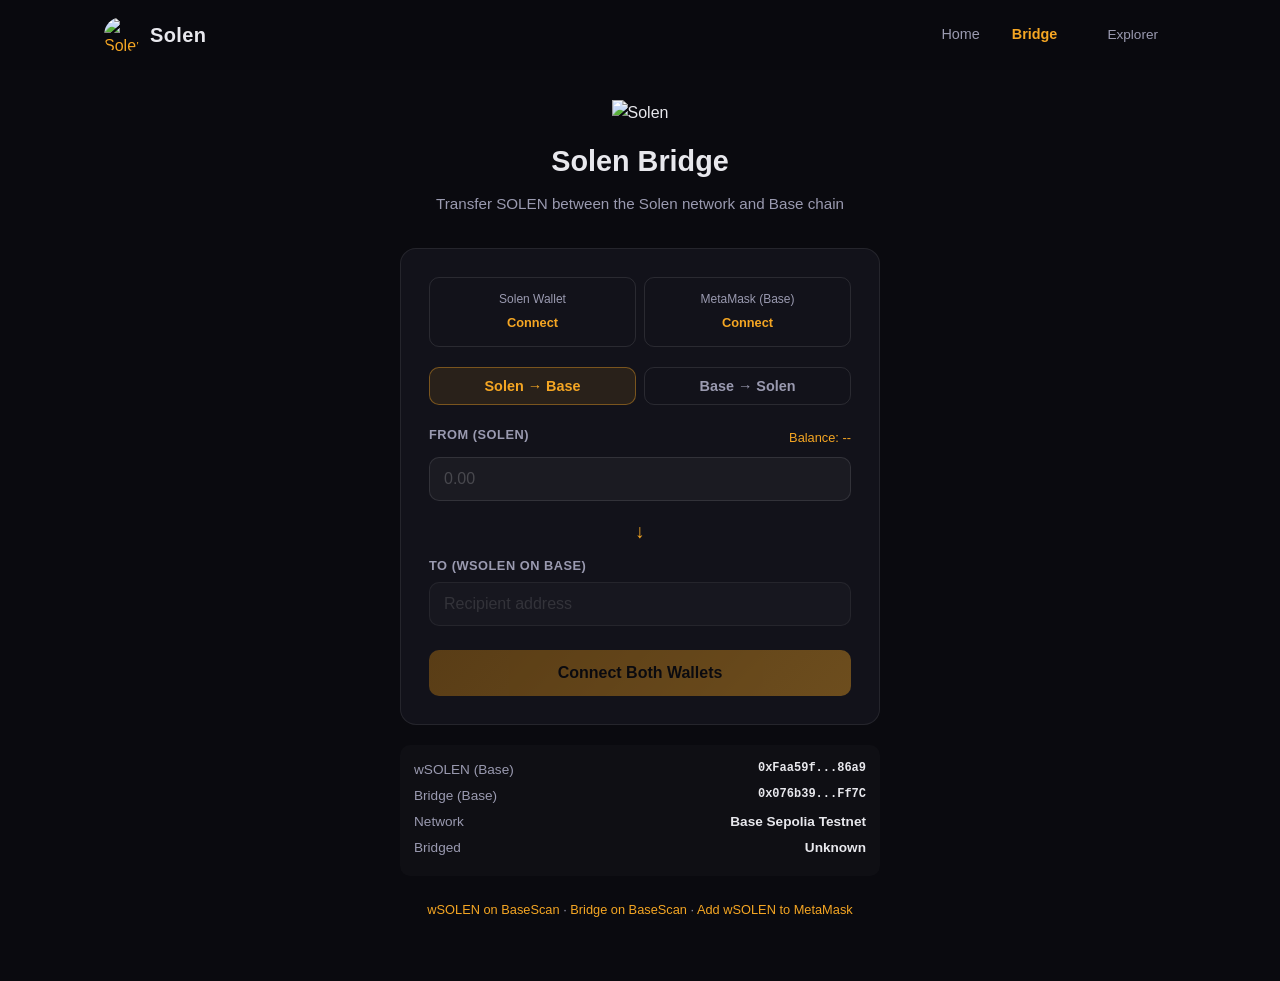
==== commit d06c029a: "Bridge page updates" ====
--- a/bridge.html
+++ b/bridge.html
@@ -170,17 +170,19 @@
       </div>
 
       <div class="bridge-info">
-        <div class="row"><span>wSOLEN (Base)</span><span class="val" style="font-size:.75rem;font-family:monospace;">0x2774FF...fCe8F</span></div>
-        <div class="row"><span>Bridge (Base)</span><span class="val" style="font-size:.75rem;font-family:monospace;">0x114E53...bbAD</span></div>
+        <div class="row"><span>wSOLEN (Base)</span><span class="val" style="font-size:.75rem;font-family:monospace;">0xFaa59f...86a9</span></div>
+        <div class="row"><span>Bridge (Base)</span><span class="val" style="font-size:.75rem;font-family:monospace;">0x076b39...Ff7C</span></div>
         <div class="row"><span>Network</span><span class="val">Base Sepolia Testnet</span></div>
         <div class="row"><span>Bridged</span><span class="val" id="bridgedTotal">--</span></div>
       </div>
 
       <div class="bridge-footer">
         <p>
-          <a href="https://sepolia.basescan.org/address/0x2774FF63879Ae11CC6763538Ec1133d2907fCe8F" target="_blank">wSOLEN on BaseScan</a>
+          <a href="https://basescan.org/address/0xFaa59fbA59E8dEb2e1264f3efcd5a3675F6986a9" target="_blank">wSOLEN on BaseScan</a>
           &middot;
-          <a href="https://sepolia.basescan.org/address/0x114E53baa3A49A3D1F28DCaBdF27EF13EF19bbAD" target="_blank">Bridge on BaseScan</a>
+          <a href="https://basescan.org/address/0x076b3977561a8eDb6E92CCA479104DD62DdaFf7C" target="_blank">Bridge on BaseScan</a>
+          &middot;
+          <a href="#" onclick="addToMetaMask(); return false;">Add wSOLEN to MetaMask</a>
         </p>
       </div>
     </div>
@@ -189,11 +191,26 @@
   <script src="https://cdnjs.cloudflare.com/ajax/libs/ethers/6.13.4/ethers.umd.min.js"></script>
   <script>
     // Contract addresses
-    const WSOLEN_ADDRESS = "0x2774FF63879Ae11CC6763538Ec1133d2907fCe8F";
-    const BRIDGE_ADDRESS = "0x114E53baa3A49A3D1F28DCaBdF27EF13EF19bbAD";
-    const BASE_SEPOLIA_CHAIN_ID = "0x14a34";
-    const SOLEN_RPC = "https://testnet-rpc.solenchain.io";
-    const BRIDGE_SYSTEM_ADDR = "ffffffffffffffffffffffffffffffffffffffffffffffffffffffffffffffff03";
+    const WSOLEN_ADDRESS = "0xFaa59fbA59E8dEb2e1264f3efcd5a3675F6986a9";
+    const BRIDGE_ADDRESS = "0x076b3977561a8eDb6E92CCA479104DD62DdaFf7C";
+    const BASE_CHAIN_ID = "0x2105";
+    const SOLEN_RPC = "https://rpc.solenchain.io";
+    const BRIDGE_SYSTEM_ADDR = "ffffffffffffffffffffffffffffffffffffffffffffffffffffffffffffff03";
+
+    async function addToMetaMask() {
+      if (!window.ethereum) { alert("MetaMask not detected"); return; }
+      try {
+        await window.ethereum.request({
+          method: "wallet_watchAsset",
+          params: { type: "ERC20", options: {
+            address: WSOLEN_ADDRESS,
+            symbol: "wSOLEN",
+            decimals: 8,
+            image: "https://solenchain.io/solenlogo.png"
+          }}
+        });
+      } catch (e) { console.error(e); }
+    }
 
     const WSOLEN_ABI = [
       "function balanceOf(address) view returns (uint256)",
@@ -274,19 +291,44 @@
         return;
       }
       try {
+        clearStatus();
         const accounts = await window.solen.connect();
-        if (accounts.length > 0) {
-          solenAddress = accounts[0];
-          solenAddressHex = base58ToHex(solenAddress);
-          document.getElementById("solenWalletBox").classList.add("connected");
-          document.getElementById("solenWalletStatus").innerHTML =
-            `<span class="addr">${solenAddress.slice(0,6)}...${solenAddress.slice(-4)}</span>`;
-          await fetchSolenBalance();
-          updateUI();
+        if (accounts && accounts.length > 0) {
+          onSolenConnected(accounts[0]);
+        } else {
+          // Wallet popup is open — wait and retry via getAccounts
+          showStatus("Approve connection in Solen Wallet...", "pending");
+          let retries = 0;
+          const poll = setInterval(async () => {
+            retries++;
+            try {
+              const accts = await window.solen.getAccounts();
+              if (accts && accts.length > 0) {
+                clearInterval(poll);
+                clearStatus();
+                onSolenConnected(accts[0]);
+              } else if (retries > 30) {
+                clearInterval(poll);
+                clearStatus();
+              }
+            } catch { clearInterval(poll); clearStatus(); }
+          }, 1000);
         }
       } catch (err) {
+        // Don't show persistent error — user might retry
         showStatus("Solen Wallet: " + err.message, "error");
-      }
+        setTimeout(clearStatus, 3000);
+      }
+    }
+
+    function onSolenConnected(address) {
+      solenAddress = address;
+      solenAddressHex = base58ToHex(solenAddress);
+      document.getElementById("solenWalletBox").classList.add("connected");
+      document.getElementById("solenWalletStatus").innerHTML =
+        `<span class="addr">${solenAddress.slice(0,6)}...${solenAddress.slice(-4)}</span>`;
+      fetchSolenBalance();
+      updateUI();
     }
 
     async function fetchSolenBalance() {
@@ -312,12 +354,12 @@
       }
       try {
         try {
-          await window.ethereum.request({ method: "wallet_switchEthereumChain", params: [{ chainId: BASE_SEPOLIA_CHAIN_ID }] });
+          await window.ethereum.request({ method: "wallet_switchEthereumChain", params: [{ chainId: BASE_CHAIN_ID }] });
         } catch (switchErr) {
           if (switchErr.code === 4902) {
             await window.ethereum.request({
               method: "wallet_addEthereumChain",
-              params: [{ chainId: BASE_SEPOLIA_CHAIN_ID, chainName: "Base Sepolia", nativeCurrency: { name: "ETH", symbol: "ETH", decimals: 18 }, rpcUrls: ["https://sepolia.base.org"], blockExplorerUrls: ["https://sepolia.basescan.org"] }],
+              params: [{ chainId: BASE_CHAIN_ID, chainName: "Base", nativeCurrency: { name: "ETH", symbol: "ETH", decimals: 18 }, rpcUrls: ["https://mainnet.base.org"], blockExplorerUrls: ["https://basescan.org"] }],
             });
           }
         }
@@ -385,26 +427,54 @@
         }
         const argsHex = baseAddrClean + amountLE;
 
-        // Build operation for Solen Wallet
+        // Build operation for Solen Wallet.
+        // Uses the wallet's action format: { type, target, method, args }
         const operation = {
           actions: [{
-            Call: {
-              target: BRIDGE_SYSTEM_ADDR,
-              method: "bridge_to_base",
-              args: argsHex,
-            }
+            type: "call",
+            target: BRIDGE_SYSTEM_ADDR,
+            method: "bridge_to_base",
+            args: argsHex,
           }],
-          max_fee: 100000,
         };
 
         showStatus("Please approve in Solen Wallet...", "pending");
         const result = await window.solen.signAndSubmit(operation);
 
-        showStatus(
-          `Bridged ${amountStr} SOLEN to Base! The relayer will mint wSOLEN to ${baseAddress.slice(0,8)}...`,
-          "success"
-        );
-        await fetchSolenBalance();
+        // Check if the wallet returned an error
+        if (result && result.error) {
+          showStatus("Transaction failed: " + result.error, "error");
+        } else if (result && result.accepted === false) {
+          showStatus("Transaction rejected: " + (result.reason || "unknown"), "error");
+        } else {
+          // Track progress: Solen tx -> relayer -> Base mint
+          showStatus("Step 1/3: Transaction submitted on Solen. Waiting for finalization...", "pending");
+          await fetchSolenBalance();
+
+          // Poll for wSOLEN balance increase on Base
+          const startBalance = wsolenBalance ? parseFloat(wsolenBalance) : 0;
+          const expectedAmount = parseFloat(amountStr);
+          let minted = false;
+
+          showStatus("Step 2/3: SOLEN locked on Solen. Waiting for relayer to mint wSOLEN on Base...", "pending");
+
+          for (let i = 0; i < 60; i++) { // poll for up to 5 minutes
+            await new Promise(r => setTimeout(r, 5000));
+            await fetchWsolenBalance();
+            const newBalance = wsolenBalance ? parseFloat(wsolenBalance) : 0;
+            if (newBalance >= startBalance + expectedAmount * 0.99) {
+              minted = true;
+              break;
+            }
+            showStatus(`Step 2/3: Waiting for relayer... (${i * 5}s elapsed)`, "pending");
+          }
+
+          if (minted) {
+            showStatus(`Step 3/3: Complete! ${amountStr} wSOLEN minted to ${baseAddress.slice(0,6)}...${baseAddress.slice(-4)}`, "success");
+          } else {
+            showStatus(`SOLEN locked on Solen. wSOLEN mint is pending — the relayer may take a few minutes to process.`, "pending");
+          }
+        }
       } catch (err) {
         showStatus("Bridge failed: " + err.message, "error");
       }
@@ -439,17 +509,36 @@
 
         // Bridge
         btn.textContent = "Bridging...";
-        showStatus("Confirm in MetaMask...", "pending");
+        showStatus("Step 1/4: Confirm burn in MetaMask...", "pending");
         const bridge = new ethers.Contract(BRIDGE_ADDRESS, BRIDGE_ABI, baseSigner);
         const tx = await bridge.bridgeToSolen(solenRecipient, amount);
-        showStatus("Waiting for confirmation...", "pending");
+        showStatus("Step 2/4: wSOLEN burn submitted. Waiting for Base confirmation...", "pending");
         await tx.wait();
-
-        showStatus(
-          `Burned ${amountStr} wSOLEN! The relayer will release SOLEN to ${solenAddress.slice(0,8)}...`,
-          "success"
-        );
         await fetchWsolenBalance();
+
+        showStatus("Step 3/4: wSOLEN burned on Base. Waiting for relayer to release SOLEN...", "pending");
+
+        // Poll Solen balance for the release
+        const startSolenBal = solenBalance ? parseFloat(solenBalance) : 0;
+        const expectedAmount = parseFloat(amountStr);
+        let released = false;
+
+        for (let i = 0; i < 60; i++) {
+          await new Promise(r => setTimeout(r, 5000));
+          await fetchSolenBalance();
+          const newBal = solenBalance ? parseFloat(solenBalance) : 0;
+          if (newBal >= startSolenBal + expectedAmount * 0.99) {
+            released = true;
+            break;
+          }
+          showStatus(`Step 3/4: Waiting for relayer to release SOLEN... (${i * 5}s elapsed)`, "pending");
+        }
+
+        if (released) {
+          showStatus(`Step 4/4: Complete! ${amountStr} SOLEN released to ${solenAddress.slice(0,6)}...${solenAddress.slice(-4)}`, "success");
+        } else {
+          showStatus(`wSOLEN burned on Base. SOLEN release is pending — the relayer may take a few minutes.`, "pending");
+        }
       } catch (err) {
         showStatus("Bridge failed: " + (err.reason || err.message), "error");
       }
@@ -500,6 +589,13 @@
     }
     checkBridgeStats();
 
+    // Refresh balances and stats every 10 seconds
+    setInterval(async () => {
+      await fetchSolenBalance();
+      await fetchWsolenBalance();
+      await checkBridgeStats();
+    }, 10000);
+
     // Auto-connect wallets if already approved
     if (window.ethereum) {
       window.ethereum.request({ method: "eth_accounts" }).then(accounts => {
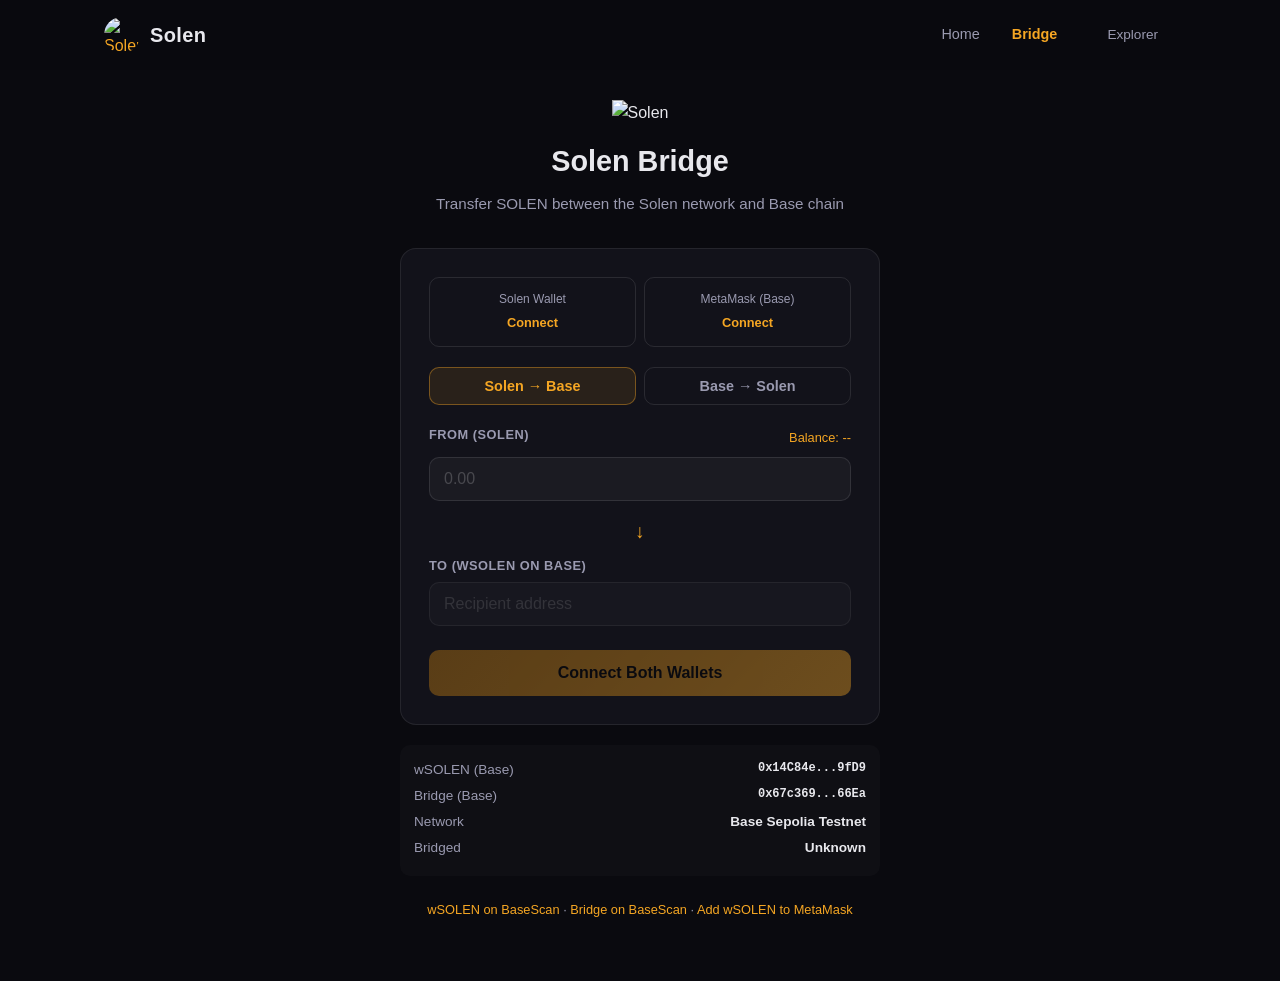
==== commit 20687c57: "Bridge changes" ====
--- a/bridge.html
+++ b/bridge.html
@@ -170,17 +170,17 @@
       </div>
 
       <div class="bridge-info">
-        <div class="row"><span>wSOLEN (Base)</span><span class="val" style="font-size:.75rem;font-family:monospace;">0xFaa59f...86a9</span></div>
-        <div class="row"><span>Bridge (Base)</span><span class="val" style="font-size:.75rem;font-family:monospace;">0x076b39...Ff7C</span></div>
+        <div class="row"><span>wSOLEN (Base)</span><span class="val" style="font-size:.75rem;font-family:monospace;">0x14C84e...9fD9</span></div>
+        <div class="row"><span>Bridge (Base)</span><span class="val" style="font-size:.75rem;font-family:monospace;">0x67c369...66Ea</span></div>
         <div class="row"><span>Network</span><span class="val">Base Sepolia Testnet</span></div>
         <div class="row"><span>Bridged</span><span class="val" id="bridgedTotal">--</span></div>
       </div>
 
       <div class="bridge-footer">
         <p>
-          <a href="https://basescan.org/address/0xFaa59fbA59E8dEb2e1264f3efcd5a3675F6986a9" target="_blank">wSOLEN on BaseScan</a>
+          <a href="https://basescan.org/address/0x14C84e576EDDb3e24b3dA3659843b585285f9fD9" target="_blank">wSOLEN on BaseScan</a>
           &middot;
-          <a href="https://basescan.org/address/0x076b3977561a8eDb6E92CCA479104DD62DdaFf7C" target="_blank">Bridge on BaseScan</a>
+          <a href="https://basescan.org/address/0x67c369a8FC8fd099158df035F1bE9A8cc29f66Ea" target="_blank">Bridge on BaseScan</a>
           &middot;
           <a href="#" onclick="addToMetaMask(); return false;">Add wSOLEN to MetaMask</a>
         </p>
@@ -191,8 +191,8 @@
   <script src="https://cdnjs.cloudflare.com/ajax/libs/ethers/6.13.4/ethers.umd.min.js"></script>
   <script>
     // Contract addresses
-    const WSOLEN_ADDRESS = "0xFaa59fbA59E8dEb2e1264f3efcd5a3675F6986a9";
-    const BRIDGE_ADDRESS = "0x076b3977561a8eDb6E92CCA479104DD62DdaFf7C";
+    const WSOLEN_ADDRESS = "0x14C84e576EDDb3e24b3dA3659843b585285f9fD9";
+    const BRIDGE_ADDRESS = "0x67c369a8FC8fd099158df035F1bE9A8cc29f66Ea";
     const BASE_CHAIN_ID = "0x2105";
     const SOLEN_RPC = "https://rpc.solenchain.io";
     const BRIDGE_SYSTEM_ADDR = "ffffffffffffffffffffffffffffffffffffffffffffffffffffffffffffff03";
@@ -325,9 +325,21 @@
       solenAddress = address;
       solenAddressHex = base58ToHex(solenAddress);
       document.getElementById("solenWalletBox").classList.add("connected");
+      document.getElementById("solenWalletBox").onclick = null;
       document.getElementById("solenWalletStatus").innerHTML =
-        `<span class="addr">${solenAddress.slice(0,6)}...${solenAddress.slice(-4)}</span>`;
+        `<span class="addr">${solenAddress.slice(0,6)}...${solenAddress.slice(-4)}</span>` +
+        `<a href="#" onclick="event.stopPropagation(); disconnectSolen(); return false;" style="display:block;font-size:.65rem;color:var(--text-dim);margin-top:4px;">Disconnect</a>`;
       fetchSolenBalance();
+      updateUI();
+    }
+
+    function disconnectSolen() {
+      solenAddress = null;
+      solenAddressHex = null;
+      solenBalance = null;
+      document.getElementById("solenWalletBox").classList.remove("connected");
+      document.getElementById("solenWalletBox").onclick = connectSolenWallet;
+      document.getElementById("solenWalletStatus").innerHTML = '<span class="not-connected">Connect</span>';
       updateUI();
     }
 
@@ -368,14 +380,27 @@
         baseAddress = await baseSigner.getAddress();
 
         document.getElementById("baseWalletBox").classList.add("connected");
+        document.getElementById("baseWalletBox").onclick = null;
         document.getElementById("baseWalletStatus").innerHTML =
-          `<span class="addr">${baseAddress.slice(0,6)}...${baseAddress.slice(-4)}</span>`;
+          `<span class="addr">${baseAddress.slice(0,6)}...${baseAddress.slice(-4)}</span>` +
+          `<a href="#" onclick="event.stopPropagation(); disconnectBase(); return false;" style="display:block;font-size:.65rem;color:var(--text-dim);margin-top:4px;">Disconnect</a>`;
 
         await fetchWsolenBalance();
         updateUI();
       } catch (err) {
         showStatus("MetaMask: " + err.message, "error");
       }
+    }
+
+    function disconnectBase() {
+      baseAddress = null;
+      baseProvider = null;
+      baseSigner = null;
+      wsolenBalance = null;
+      document.getElementById("baseWalletBox").classList.remove("connected");
+      document.getElementById("baseWalletBox").onclick = connectBaseWallet;
+      document.getElementById("baseWalletStatus").innerHTML = '<span class="not-connected">Connect</span>';
+      updateUI();
     }
 
     async function fetchWsolenBalance() {
